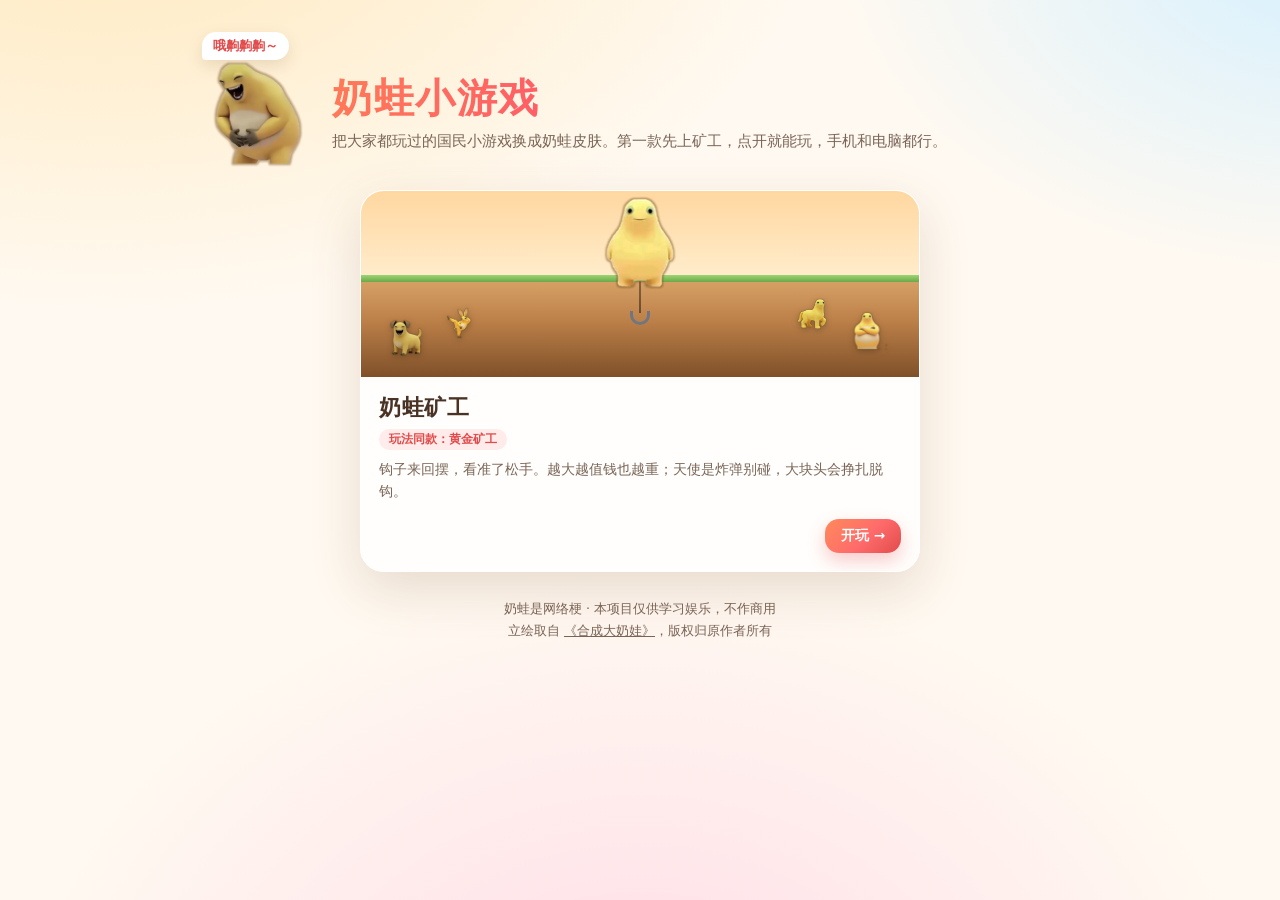
==== index.html @ ad4ef382 "feat: 奶蛙矿工 v1 —— 奶蛙套皮黄金矿工 纯原生 HTML/CSS/JS，零依赖、零构建，双击 index.html 即可离线玩。  玩法与数值 - 摆动周期随关卡递增：3.6s → 2.4" ====
<!DOCTYPE html>
<html lang="zh-CN">
<head>
<meta charset="utf-8">
<meta name="viewport" content="width=device-width, initial-scale=1, viewport-fit=cover">
<title>奶蛙小游戏</title>
<meta name="description" content="大家都玩过的国民小游戏，全部换成奶蛙皮肤。第一款：奶蛙矿工。">
<meta name="theme-color" content="#fff9f1">
<meta property="og:type" content="website">
<meta property="og:title" content="奶蛙小游戏">
<meta property="og:description" content="大家都玩过的国民小游戏，全部换成奶蛙皮肤。点开就能玩，手机和电脑都行。">
<link rel="icon" href="favicon.ico">
<style>
  :root {
    --ink: #4a3325;
    --ink-soft: #7a6556;
    --brand: #ff6b6b;
    --brand-dark: #e14b4b;
    --card: rgba(255, 255, 255, .76);
    --shadow: 0 18px 50px rgba(126, 84, 44, .18);
    --ease-out: cubic-bezier(.22, 1, .36, 1);
  }
  * { box-sizing: border-box; }
  html, body { margin: 0; }
  body {
    min-height: 100vh;
    color: var(--ink);
    font-family: "PingFang SC", "Hiragino Sans GB", "Microsoft YaHei", system-ui, -apple-system, "Segoe UI", Roboto, sans-serif;
    background:
      radial-gradient(1200px 700px at 8% -12%, #ffe9bd 0%, transparent 60%),
      radial-gradient(900px 600px at 104% -6%, #d5f0ff 0%, transparent 55%),
      radial-gradient(1000px 780px at 50% 118%, #ffdbe6 0%, transparent 62%),
      #fff9f1;
    background-attachment: fixed;
    padding: max(20px, env(safe-area-inset-top)) 16px max(24px, env(safe-area-inset-bottom));
    -webkit-text-size-adjust: 100%;
  }
  .wrap { max-width: 880px; margin: 0 auto; }

  /* ---------- 头部 ---------- */
  .hero { display: flex; align-items: center; gap: 20px; padding: 40px 4px 22px; }
  .hero-mascot { position: relative; flex: 0 0 auto; width: 108px; height: 108px; }
  .hero-mascot img {
    width: 100%; height: 100%; object-fit: contain;
    transform-origin: 50% 85%; animation: giggle .9s ease-in-out infinite;
  }
  .bubble {
    position: absolute; left: -2px; top: -28px; white-space: nowrap;
    padding: 5px 11px; border-radius: 14px 14px 14px 4px;
    background: #fff; color: var(--brand-dark); font-size: 13px; font-weight: 700;
    box-shadow: 0 6px 16px rgba(126, 84, 44, .16);
  }
  h1 {
    margin: 0; font-size: clamp(28px, 6vw, 40px); letter-spacing: .04em; line-height: 1.15;
    background: linear-gradient(100deg, #ff7a59, #ff4d6d 55%, #b13bff);
    -webkit-background-clip: text; background-clip: text; color: transparent;
  }
  .hero p { margin: 8px 0 0; font-size: 15px; line-height: 1.6; color: var(--ink-soft); }

  /* ---------- 卡片 ---------- */
  .grid { display: grid; grid-template-columns: 1fr; gap: 18px; }
  @media (min-width: 640px) { .grid { grid-template-columns: repeat(2, 1fr); } }
  /* 当前只上架一款：单卡居中，别让它在大屏上缩成半列 */
  .grid.solo { max-width: 560px; margin: 0 auto; }
  @media (min-width: 640px) { .grid.solo { grid-template-columns: 1fr; } }
  .card {
    display: flex; flex-direction: column; overflow: hidden; text-decoration: none; color: inherit;
    border-radius: 24px; border: 1px solid rgba(255, 255, 255, .8);
    background: var(--card); -webkit-backdrop-filter: blur(16px); backdrop-filter: blur(16px);
    box-shadow: var(--shadow);
    transition: transform .35s var(--ease-out), box-shadow .35s var(--ease-out);
  }
  a.card:hover { transform: translateY(-5px); box-shadow: 0 26px 60px rgba(126, 84, 44, .26); }
  a.card:active { transform: translateY(0) scale(.985); transition-duration: .1s; }
  a.card:focus-visible { outline: 3px solid var(--brand); outline-offset: 3px; }
  .card.soon { opacity: .74; }

  .art { position: relative; height: 186px; overflow: hidden; }
  .meta { display: flex; flex-direction: column; gap: 6px; padding: 16px 18px 18px; flex: 1; }
  .meta h2 { margin: 0; font-size: 22px; letter-spacing: .03em; }
  .orig {
    align-self: flex-start; margin: 0; padding: 2px 10px; border-radius: 99px;
    font-size: 12px; font-weight: 600; color: var(--brand-dark); background: rgba(255, 107, 107, .12);
  }
  .meta p.desc { margin: 2px 0 0; font-size: 14px; line-height: 1.6; color: var(--ink-soft); }
  .go {
    align-self: flex-end; margin-top: 10px; padding: 8px 16px; border-radius: 14px;
    font-size: 13.5px; font-weight: 700; color: #fff;
    background: linear-gradient(135deg, #ff8a5b, var(--brand) 55%, var(--brand-dark));
    box-shadow: 0 8px 18px rgba(225, 75, 75, .28);
  }
  .soon-tag {
    align-self: flex-end; margin-top: 10px; padding: 8px 16px; border-radius: 14px;
    font-size: 13px; font-weight: 700; color: var(--ink-soft); background: rgba(126, 84, 44, .1);
  }

  /* ---------- 矿工卡片的小场景 ---------- */
  .art-miner { background: linear-gradient(#ffd7a0 0%, #ffeccb 46%, #fff8ec 46%); }
  .art-miner .dirt {
    position: absolute; left: 0; right: 0; bottom: 0; height: 54%;
    background: linear-gradient(#d9a468, #bb7f48 45%, #7f5029);
  }
  .art-miner .grass {
    position: absolute; left: 0; right: 0; bottom: calc(54% - 5px); height: 7px;
    background: linear-gradient(#9ed471, #69a94a);
  }
  .art-miner .rope {
    position: absolute; left: 50%; top: 44%;
    width: 2.5px; height: 40px; margin-left: -1.25px;
    background: linear-gradient(#8d6a45, #6b4a2f);
    transform-origin: 50% 0; animation: sway 2.6s ease-in-out infinite;
  }
  .art-miner .hook {
    position: absolute; left: 50%; top: calc(44% + 38px); width: 20px; height: 14px;
    margin-left: -10px; border: 3.5px solid #6f7681; border-top: 0;
    border-radius: 0 0 12px 12px;
    animation: sway 2.6s ease-in-out infinite;
  }
  .art-miner .miner {
    position: absolute; left: 50%; bottom: 46%; width: 96px; margin-left: -48px;
    transform-origin: 50% 92%; animation: bob 2.1s ease-in-out infinite;
  }
  /* 封面里的小物件：不垫彩色方块，只留本体。
     土层是深棕，立绘偏浅色，加一层贴合轮廓的投影就够看清了。 */
  .art-miner .booty {
    position: absolute; display: grid; place-items: center;
  }
  .art-miner .booty img {
    width: 82%; height: 82%; object-fit: contain;
    filter: drop-shadow(0 2px 3px rgba(60, 42, 26, .38));
  }
  .art-miner .b1 { left: 22px; bottom: 16px; width: 46px; height: 46px; }
  .art-miner .b2 { left: 78px; bottom: 34px; width: 40px; height: 40px; }
  .art-miner .b3 { right: 26px; bottom: 20px; width: 52px; height: 52px; }
  .art-miner .b4 { right: 88px; bottom: 44px; width: 38px; height: 38px; }

  /* ---------- 待开发卡片的小场景 ---------- */
  .art-future { background: linear-gradient(160deg, #e8dcff, #d5f0ff); }
  .art-future .ghost {
    position: absolute; left: 50%; top: 50%; width: 92px; margin: -46px 0 0 -46px;
    opacity: .3; filter: saturate(.5);
    animation: bob 2.6s ease-in-out infinite;
  }
  .art-future .dash {
    position: absolute; inset: 24px; border: 2.5px dashed rgba(122, 101, 86, .34);
    border-radius: 18px;
  }

  /* ---------- 底部 ---------- */
  footer { margin-top: 26px; text-align: center; font-size: 12.5px; line-height: 1.8; color: var(--ink-soft); }
  footer a { color: inherit; }

  @keyframes giggle { 0%, 100% { transform: rotate(-4deg) scale(1); } 50% { transform: rotate(4deg) scale(1.04, .97); } }
  @keyframes bob { 0%, 100% { transform: translateY(0); } 50% { transform: translateY(-5px); } }
  @keyframes sway { 0%, 100% { transform: rotate(-16deg); } 50% { transform: rotate(16deg); } }
  @keyframes breathe { 0%, 100% { transform: scale(1); } 50% { transform: scale(1.04); } }

  @media (max-width: 520px) {
    .hero { gap: 14px; }
    .hero-mascot { width: 86px; height: 86px; }
    .bubble { font-size: 12px; top: -26px; }
  }
  @media (prefers-reduced-motion: reduce) {
    *, *::before, *::after { animation: none !important; transition: none !important; }
  }
</style>
</head>
<body>
<div class="wrap">

  <header class="hero">
    <div class="hero-mascot" aria-hidden="true">
      <img src="assets/nai/nai10-laugh.webp" alt="">
      <span class="bubble">哦齁齁齁～</span>
    </div>
    <div>
      <h1>奶蛙小游戏</h1>
      <p>把大家都玩过的国民小游戏换成奶蛙皮肤。第一款先上矿工，点开就能玩，手机和电脑都行。</p>
    </div>
  </header>

  <main class="grid solo">

    <a class="card" href="miner/index.html">
      <div class="art art-miner" aria-hidden="true">
        <div class="dirt"></div>
        <div class="grass"></div>
        <div class="booty b1"><img src="assets/nai/nai05-dog.webp" alt=""></div>
        <div class="booty b2"><img src="assets/nai/nai07-rabbit.webp" alt=""></div>
        <div class="booty b3"><img src="assets/nai/nai08-sumo.webp" alt=""></div>
        <div class="booty b4"><img src="assets/nai/nai06-horse.webp" alt=""></div>
        <div class="rope"></div>
        <div class="hook"></div>
        <img class="miner" src="assets/nai/nai02-stand.webp" alt="">
      </div>
      <div class="meta">
        <h2>奶蛙矿工</h2>
        <p class="orig">玩法同款：黄金矿工</p>
        <p class="desc">钩子来回摆，看准了松手。越大越值钱也越重；天使是炸弹别碰，大块头会挣扎脱钩。</p>
        <span class="go">开玩 →</span>
      </div>
    </a>

  </main>

  <footer>
    奶蛙是网络梗 · 本项目仅供学习娱乐，不作商用<br>
    立绘取自 <a href="https://yhsome.github.io/BigNaiWa/" target="_blank" rel="noopener">《合成大奶娃》</a>，版权归原作者所有
  </footer>
</div>
</body>
</html>
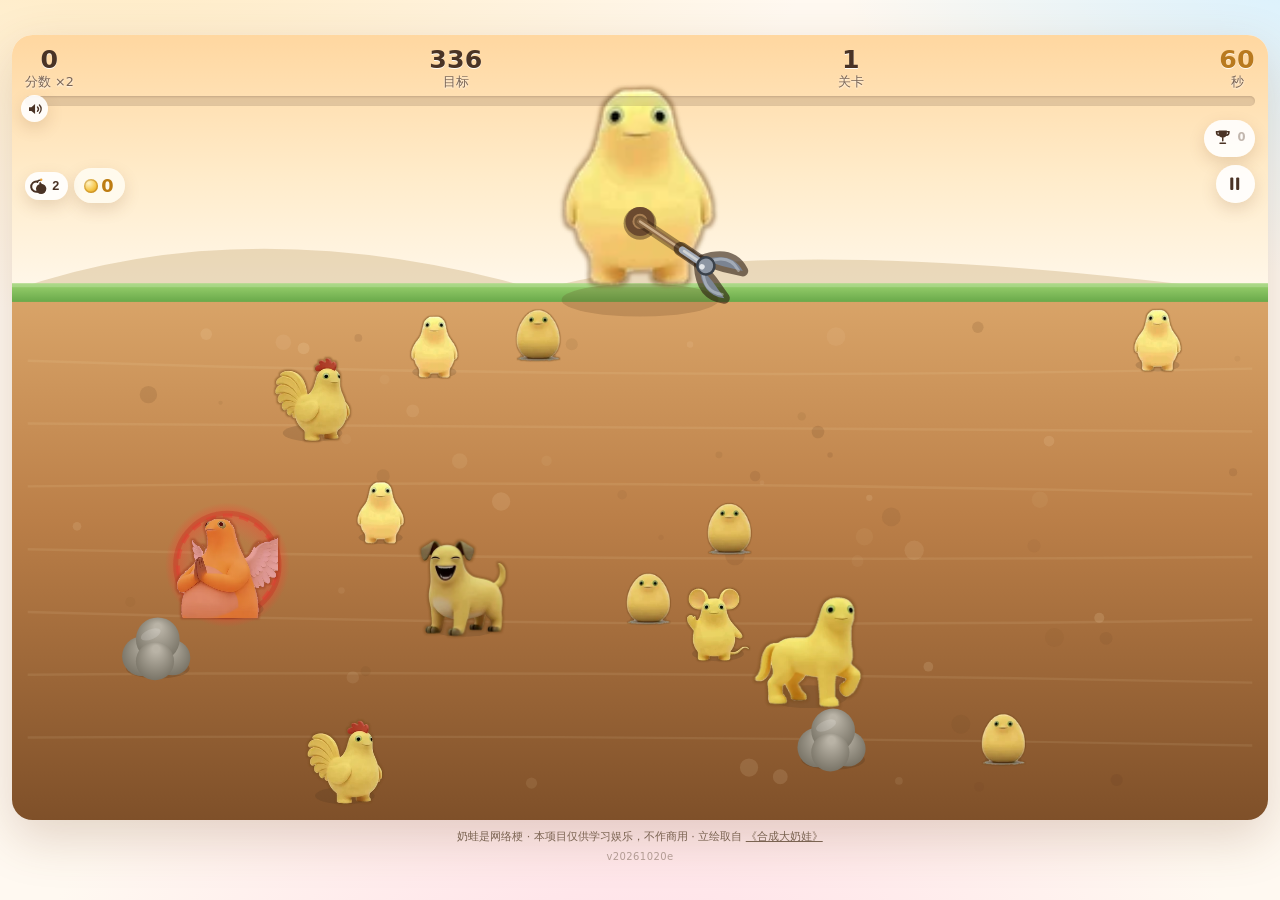
==== commit c0671aaf: "feat: 经济系统改版（奶蛙币平行账）+ 护符连击判定 + 根页直进游戏 - 新增与分数平行的奶蛙币：消费只扣币、分数不变、换局清零；5分=1币 - 石头图鉴改可累加(+25/本，封顶5本)，力量药" ====
--- a/index.html
+++ b/index.html
@@ -3,210 +3,24 @@
 <head>
 <meta charset="utf-8">
 <meta name="viewport" content="width=device-width, initial-scale=1, viewport-fit=cover">
-<title>奶蛙小游戏</title>
-<meta name="description" content="大家都玩过的国民小游戏，全部换成奶蛙皮肤。第一款：奶蛙矿工。">
+<title>奶蛙矿工</title>
+<meta name="description" content="钩子来回摆动，松手放钩。手机与电脑均可直接开玩。">
 <meta name="theme-color" content="#fff9f1">
-<meta property="og:type" content="website">
-<meta property="og:title" content="奶蛙小游戏">
-<meta property="og:description" content="大家都玩过的国民小游戏，全部换成奶蛙皮肤。点开就能玩，手机和电脑都行。">
 <link rel="icon" href="favicon.ico">
+<meta http-equiv="refresh" content="0; url=miner/">
+<script>location.replace('miner/' + location.search + location.hash);</script>
 <style>
-  :root {
-    --ink: #4a3325;
-    --ink-soft: #7a6556;
-    --brand: #ff6b6b;
-    --brand-dark: #e14b4b;
-    --card: rgba(255, 255, 255, .76);
-    --shadow: 0 18px 50px rgba(126, 84, 44, .18);
-    --ease-out: cubic-bezier(.22, 1, .36, 1);
+  html { height: 100%; }
+  body {
+    margin: 0; min-height: 100%;
+    display: grid; place-items: center;
+    background: #fff9f1; color: #7a6556;
+    font: 14px/1.6 "PingFang SC", "Hiragino Sans GB", "Microsoft YaHei", system-ui, sans-serif;
   }
-  * { box-sizing: border-box; }
-  html, body { margin: 0; }
-  body {
-    min-height: 100vh;
-    color: var(--ink);
-    font-family: "PingFang SC", "Hiragino Sans GB", "Microsoft YaHei", system-ui, -apple-system, "Segoe UI", Roboto, sans-serif;
-    background:
-      radial-gradient(1200px 700px at 8% -12%, #ffe9bd 0%, transparent 60%),
-      radial-gradient(900px 600px at 104% -6%, #d5f0ff 0%, transparent 55%),
-      radial-gradient(1000px 780px at 50% 118%, #ffdbe6 0%, transparent 62%),
-      #fff9f1;
-    background-attachment: fixed;
-    padding: max(20px, env(safe-area-inset-top)) 16px max(24px, env(safe-area-inset-bottom));
-    -webkit-text-size-adjust: 100%;
-  }
-  .wrap { max-width: 880px; margin: 0 auto; }
-
-  /* ---------- 头部 ---------- */
-  .hero { display: flex; align-items: center; gap: 20px; padding: 40px 4px 22px; }
-  .hero-mascot { position: relative; flex: 0 0 auto; width: 108px; height: 108px; }
-  .hero-mascot img {
-    width: 100%; height: 100%; object-fit: contain;
-    transform-origin: 50% 85%; animation: giggle .9s ease-in-out infinite;
-  }
-  .bubble {
-    position: absolute; left: -2px; top: -28px; white-space: nowrap;
-    padding: 5px 11px; border-radius: 14px 14px 14px 4px;
-    background: #fff; color: var(--brand-dark); font-size: 13px; font-weight: 700;
-    box-shadow: 0 6px 16px rgba(126, 84, 44, .16);
-  }
-  h1 {
-    margin: 0; font-size: clamp(28px, 6vw, 40px); letter-spacing: .04em; line-height: 1.15;
-    background: linear-gradient(100deg, #ff7a59, #ff4d6d 55%, #b13bff);
-    -webkit-background-clip: text; background-clip: text; color: transparent;
-  }
-  .hero p { margin: 8px 0 0; font-size: 15px; line-height: 1.6; color: var(--ink-soft); }
-
-  /* ---------- 卡片 ---------- */
-  .grid { display: grid; grid-template-columns: 1fr; gap: 18px; }
-  @media (min-width: 640px) { .grid { grid-template-columns: repeat(2, 1fr); } }
-  /* 当前只上架一款：单卡居中，别让它在大屏上缩成半列 */
-  .grid.solo { max-width: 560px; margin: 0 auto; }
-  @media (min-width: 640px) { .grid.solo { grid-template-columns: 1fr; } }
-  .card {
-    display: flex; flex-direction: column; overflow: hidden; text-decoration: none; color: inherit;
-    border-radius: 24px; border: 1px solid rgba(255, 255, 255, .8);
-    background: var(--card); -webkit-backdrop-filter: blur(16px); backdrop-filter: blur(16px);
-    box-shadow: var(--shadow);
-    transition: transform .35s var(--ease-out), box-shadow .35s var(--ease-out);
-  }
-  a.card:hover { transform: translateY(-5px); box-shadow: 0 26px 60px rgba(126, 84, 44, .26); }
-  a.card:active { transform: translateY(0) scale(.985); transition-duration: .1s; }
-  a.card:focus-visible { outline: 3px solid var(--brand); outline-offset: 3px; }
-  .card.soon { opacity: .74; }
-
-  .art { position: relative; height: 186px; overflow: hidden; }
-  .meta { display: flex; flex-direction: column; gap: 6px; padding: 16px 18px 18px; flex: 1; }
-  .meta h2 { margin: 0; font-size: 22px; letter-spacing: .03em; }
-  .orig {
-    align-self: flex-start; margin: 0; padding: 2px 10px; border-radius: 99px;
-    font-size: 12px; font-weight: 600; color: var(--brand-dark); background: rgba(255, 107, 107, .12);
-  }
-  .meta p.desc { margin: 2px 0 0; font-size: 14px; line-height: 1.6; color: var(--ink-soft); }
-  .go {
-    align-self: flex-end; margin-top: 10px; padding: 8px 16px; border-radius: 14px;
-    font-size: 13.5px; font-weight: 700; color: #fff;
-    background: linear-gradient(135deg, #ff8a5b, var(--brand) 55%, var(--brand-dark));
-    box-shadow: 0 8px 18px rgba(225, 75, 75, .28);
-  }
-  .soon-tag {
-    align-self: flex-end; margin-top: 10px; padding: 8px 16px; border-radius: 14px;
-    font-size: 13px; font-weight: 700; color: var(--ink-soft); background: rgba(126, 84, 44, .1);
-  }
-
-  /* ---------- 矿工卡片的小场景 ---------- */
-  .art-miner { background: linear-gradient(#ffd7a0 0%, #ffeccb 46%, #fff8ec 46%); }
-  .art-miner .dirt {
-    position: absolute; left: 0; right: 0; bottom: 0; height: 54%;
-    background: linear-gradient(#d9a468, #bb7f48 45%, #7f5029);
-  }
-  .art-miner .grass {
-    position: absolute; left: 0; right: 0; bottom: calc(54% - 5px); height: 7px;
-    background: linear-gradient(#9ed471, #69a94a);
-  }
-  .art-miner .rope {
-    position: absolute; left: 50%; top: 44%;
-    width: 2.5px; height: 40px; margin-left: -1.25px;
-    background: linear-gradient(#8d6a45, #6b4a2f);
-    transform-origin: 50% 0; animation: sway 2.6s ease-in-out infinite;
-  }
-  .art-miner .hook {
-    position: absolute; left: 50%; top: calc(44% + 38px); width: 20px; height: 14px;
-    margin-left: -10px; border: 3.5px solid #6f7681; border-top: 0;
-    border-radius: 0 0 12px 12px;
-    animation: sway 2.6s ease-in-out infinite;
-  }
-  .art-miner .miner {
-    position: absolute; left: 50%; bottom: 46%; width: 96px; margin-left: -48px;
-    transform-origin: 50% 92%; animation: bob 2.1s ease-in-out infinite;
-  }
-  /* 封面里的小物件：不垫彩色方块，只留本体。
-     土层是深棕，立绘偏浅色，加一层贴合轮廓的投影就够看清了。 */
-  .art-miner .booty {
-    position: absolute; display: grid; place-items: center;
-  }
-  .art-miner .booty img {
-    width: 82%; height: 82%; object-fit: contain;
-    filter: drop-shadow(0 2px 3px rgba(60, 42, 26, .38));
-  }
-  .art-miner .b1 { left: 22px; bottom: 16px; width: 46px; height: 46px; }
-  .art-miner .b2 { left: 78px; bottom: 34px; width: 40px; height: 40px; }
-  .art-miner .b3 { right: 26px; bottom: 20px; width: 52px; height: 52px; }
-  .art-miner .b4 { right: 88px; bottom: 44px; width: 38px; height: 38px; }
-
-  /* ---------- 待开发卡片的小场景 ---------- */
-  .art-future { background: linear-gradient(160deg, #e8dcff, #d5f0ff); }
-  .art-future .ghost {
-    position: absolute; left: 50%; top: 50%; width: 92px; margin: -46px 0 0 -46px;
-    opacity: .3; filter: saturate(.5);
-    animation: bob 2.6s ease-in-out infinite;
-  }
-  .art-future .dash {
-    position: absolute; inset: 24px; border: 2.5px dashed rgba(122, 101, 86, .34);
-    border-radius: 18px;
-  }
-
-  /* ---------- 底部 ---------- */
-  footer { margin-top: 26px; text-align: center; font-size: 12.5px; line-height: 1.8; color: var(--ink-soft); }
-  footer a { color: inherit; }
-
-  @keyframes giggle { 0%, 100% { transform: rotate(-4deg) scale(1); } 50% { transform: rotate(4deg) scale(1.04, .97); } }
-  @keyframes bob { 0%, 100% { transform: translateY(0); } 50% { transform: translateY(-5px); } }
-  @keyframes sway { 0%, 100% { transform: rotate(-16deg); } 50% { transform: rotate(16deg); } }
-  @keyframes breathe { 0%, 100% { transform: scale(1); } 50% { transform: scale(1.04); } }
-
-  @media (max-width: 520px) {
-    .hero { gap: 14px; }
-    .hero-mascot { width: 86px; height: 86px; }
-    .bubble { font-size: 12px; top: -26px; }
-  }
-  @media (prefers-reduced-motion: reduce) {
-    *, *::before, *::after { animation: none !important; transition: none !important; }
-  }
+  a { color: #e14b4b; }
 </style>
 </head>
 <body>
-<div class="wrap">
-
-  <header class="hero">
-    <div class="hero-mascot" aria-hidden="true">
-      <img src="assets/nai/nai10-laugh.webp" alt="">
-      <span class="bubble">哦齁齁齁～</span>
-    </div>
-    <div>
-      <h1>奶蛙小游戏</h1>
-      <p>把大家都玩过的国民小游戏换成奶蛙皮肤。第一款先上矿工，点开就能玩，手机和电脑都行。</p>
-    </div>
-  </header>
-
-  <main class="grid solo">
-
-    <a class="card" href="miner/index.html">
-      <div class="art art-miner" aria-hidden="true">
-        <div class="dirt"></div>
-        <div class="grass"></div>
-        <div class="booty b1"><img src="assets/nai/nai05-dog.webp" alt=""></div>
-        <div class="booty b2"><img src="assets/nai/nai07-rabbit.webp" alt=""></div>
-        <div class="booty b3"><img src="assets/nai/nai08-sumo.webp" alt=""></div>
-        <div class="booty b4"><img src="assets/nai/nai06-horse.webp" alt=""></div>
-        <div class="rope"></div>
-        <div class="hook"></div>
-        <img class="miner" src="assets/nai/nai02-stand.webp" alt="">
-      </div>
-      <div class="meta">
-        <h2>奶蛙矿工</h2>
-        <p class="orig">玩法同款：黄金矿工</p>
-        <p class="desc">钩子来回摆，看准了松手。越大越值钱也越重；天使是炸弹别碰，大块头会挣扎脱钩。</p>
-        <span class="go">开玩 →</span>
-      </div>
-    </a>
-
-  </main>
-
-  <footer>
-    奶蛙是网络梗 · 本项目仅供学习娱乐，不作商用<br>
-    立绘取自 <a href="https://yhsome.github.io/BigNaiWa/" target="_blank" rel="noopener">《合成大奶娃》</a>，版权归原作者所有
-  </footer>
-</div>
+<p><a href="miner/">奶蛙矿工</a></p>
 </body>
 </html>
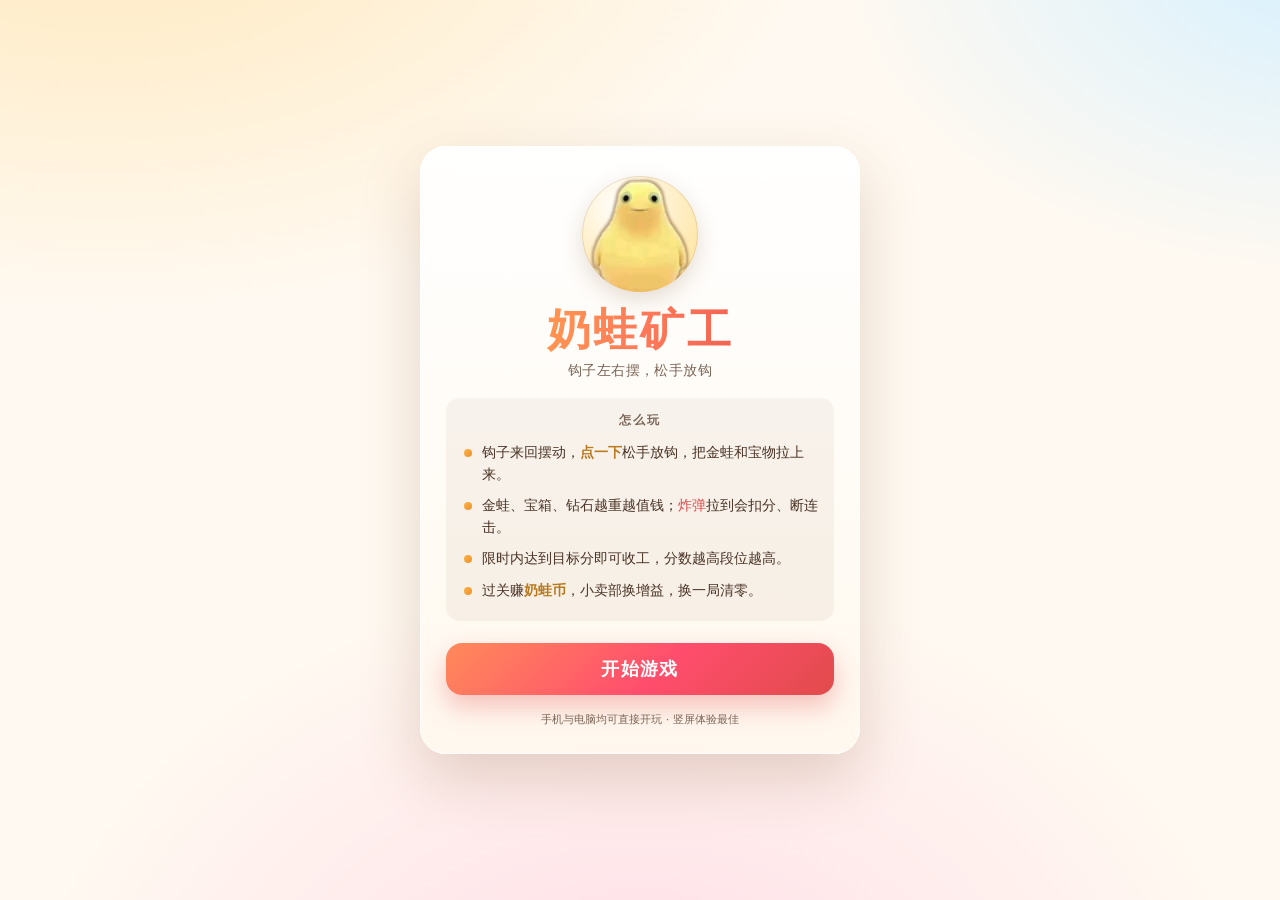
==== commit 7fdc75c2: "feat: 进站落地界面（奶蛙矿工大标题 + 玩法简介 + 开始游戏） - 根 index.html 由纯跳转卡改为正式进站页 - 大标题「奶蛙矿工」金橙红渐变 + 主角蛙 nai02-stand 圆" ====
--- a/index.html
+++ b/index.html
@@ -4,23 +4,138 @@
 <meta charset="utf-8">
 <meta name="viewport" content="width=device-width, initial-scale=1, viewport-fit=cover">
 <title>奶蛙矿工</title>
-<meta name="description" content="钩子来回摆动，松手放钩。手机与电脑均可直接开玩。">
+<meta name="description" content="钩子来回摆动，松手放钩，把金蛙宝物拉上来。手机与电脑均可直接开玩。">
 <meta name="theme-color" content="#fff9f1">
 <link rel="icon" href="favicon.ico">
-<meta http-equiv="refresh" content="0; url=miner/">
-<script>location.replace('miner/' + location.search + location.hash);</script>
 <style>
-  html { height: 100%; }
+  :root {
+    --ink: #4a3325; --ink-soft: #7a6556; --cream: #fff7ec;
+    --brand: #ff6b6b; --brand-dark: #e14b4b;
+    --gold: #e8a33d; --gold-dark: #b97a1f; --good: #35a06b;
+  }
+  * { box-sizing: border-box; }
+  html, body { margin: 0; min-height: 100%; }
   body {
-    margin: 0; min-height: 100%;
-    display: grid; place-items: center;
-    background: #fff9f1; color: #7a6556;
-    font: 14px/1.6 "PingFang SC", "Hiragino Sans GB", "Microsoft YaHei", system-ui, sans-serif;
+    font-family: "PingFang SC", "Hiragino Sans GB", "Microsoft YaHei", system-ui, -apple-system, "Segoe UI", Roboto, sans-serif;
+    color: var(--ink);
+    background:
+      radial-gradient(1200px 700px at 8% -12%, #ffe9bd 0%, transparent 60%),
+      radial-gradient(900px 600px at 104% -6%, #d5f0ff 0%, transparent 55%),
+      radial-gradient(1000px 780px at 50% 118%, #ffdbe6 0%, transparent 62%),
+      #fff9f1;
+    background-attachment: fixed;
+    -webkit-text-size-adjust: 100%;
   }
-  a { color: #e14b4b; }
+  .wrap {
+    min-height: 100dvh; display: grid; place-items: center;
+    padding: max(20px, env(safe-area-inset-top)) 16px max(20px, env(safe-area-inset-bottom));
+  }
+  .card {
+    width: 100%; max-width: 440px; text-align: center;
+    padding: 30px 26px 26px;
+    border-radius: 26px;
+    background: linear-gradient(180deg, rgba(255,255,255,.97), rgba(255,248,238,.97));
+    box-shadow: 0 24px 60px rgba(126, 84, 44, .22), 0 0 0 1px rgba(255,255,255,.8) inset;
+    animation: cardIn .4s cubic-bezier(.22, 1, .36, 1);
+  }
+  @keyframes cardIn { from { opacity: 0; transform: translateY(16px) scale(.97); } to { opacity: 1; transform: none; } }
+
+  /* 主角蛙 */
+  .hero {
+    width: 116px; height: 116px; margin: 0 auto 14px;
+    border-radius: 50%;
+    background: radial-gradient(circle at 34% 26%, #fff 0%, #ffe6a8 76%);
+    box-shadow: 0 0 0 1px rgba(126,84,44,.16) inset, 0 8px 22px rgba(126,84,44,.2);
+    overflow: hidden; display: grid; place-items: center;
+  }
+  .hero img { width: 116%; height: 116%; object-fit: contain; }
+
+  /* 大标题 */
+  .title {
+    margin: 0; font-size: 44px; font-weight: 800; letter-spacing: .06em; line-height: 1.1;
+    background: linear-gradient(100deg, #ffb347, #ff7a59 50%, #e14b4b);
+    -webkit-background-clip: text; background-clip: text; color: transparent;
+  }
+  .subtitle {
+    margin: 8px 0 0; font-size: 14px; letter-spacing: .03em; color: var(--ink-soft);
+  }
+
+  /* 简介 */
+  .intro {
+    margin: 18px 0 0; padding: 14px 16px;
+    border-radius: 14px; background: rgba(126,84,44,.06);
+    text-align: left;
+  }
+  .intro h2 {
+    margin: 0 0 8px; font-size: 12px; font-weight: 800; letter-spacing: .16em;
+    color: var(--ink-soft); text-align: center;
+  }
+  .intro ul { list-style: none; margin: 0; padding: 0; }
+  .intro li {
+    position: relative; padding: 5px 0 5px 20px;
+    font-size: 13.5px; line-height: 1.6; color: var(--ink);
+  }
+  .intro li::before {
+    content: ''; position: absolute; left: 2px; top: 12px;
+    width: 8px; height: 8px; border-radius: 50%;
+    background: linear-gradient(135deg, #ffb347, #e8912a);
+  }
+  .intro li b { color: var(--gold-dark); font-weight: 700; }
+  .intro li .bad { color: var(--brand-dark); }
+
+  /* 进入按钮 */
+  .enter {
+    display: block; width: 100%; margin-top: 22px;
+    font: inherit; font-size: 18px; font-weight: 800; letter-spacing: .08em;
+    padding: 14px 18px; border: 0; border-radius: 16px; cursor: pointer;
+    text-decoration: none; color: #fff;
+    background: linear-gradient(135deg, #ff8a5b, #ff4d6d 55%, #e14b4b);
+    box-shadow: 0 12px 26px rgba(225, 75, 75, .32);
+    transition: transform .18s cubic-bezier(.22, 1, .36, 1), box-shadow .18s;
+  }
+  .enter:hover { box-shadow: 0 16px 32px rgba(225, 75, 75, .4); }
+  .enter:active { transform: scale(.98); }
+  .enter:focus-visible { outline: 3px solid var(--brand); outline-offset: 3px; }
+  .enter.big { animation: breathe 2.4s ease-in-out infinite; }
+  @keyframes breathe { 0%, 100% { transform: scale(1); } 50% { transform: scale(1.035); } }
+
+  .foot {
+    margin: 16px 0 0; font-size: 11px; line-height: 1.6; color: var(--ink-soft);
+  }
+  .foot a { color: inherit; }
+
+  @media (max-width: 360px) {
+    .title { font-size: 38px; }
+    .card { padding: 26px 20px 22px; }
+  }
+  @media (prefers-reduced-motion: reduce) {
+    .card, .enter.big { animation: none !important; }
+  }
 </style>
 </head>
 <body>
-<p><a href="miner/">奶蛙矿工</a></p>
+  <div class="wrap">
+    <main class="card">
+      <div class="hero">
+        <img src="assets/nai/nai02-stand.webp" alt="奶蛙矿工">
+      </div>
+      <h1 class="title">奶蛙矿工</h1>
+      <p class="subtitle">钩子左右摆，松手放钩</p>
+
+      <section class="intro">
+        <h2>怎么玩</h2>
+        <ul>
+          <li>钩子来回摆动，<b>点一下</b>松手放钩，把金蛙和宝物拉上来。</li>
+          <li>金蛙、宝箱、钻石越重越值钱；<span class="bad">炸弹</span>拉到会扣分、断连击。</li>
+          <li>限时内达到目标分即可收工，分数越高段位越高。</li>
+          <li>过关赚<b>奶蛙币</b>，小卖部换增益，换一局清零。</li>
+        </ul>
+      </section>
+
+      <a class="enter big" href="miner/">开始游戏</a>
+
+      <p class="foot">手机与电脑均可直接开玩 · 竖屏体验最佳</p>
+    </main>
+  </div>
 </body>
 </html>
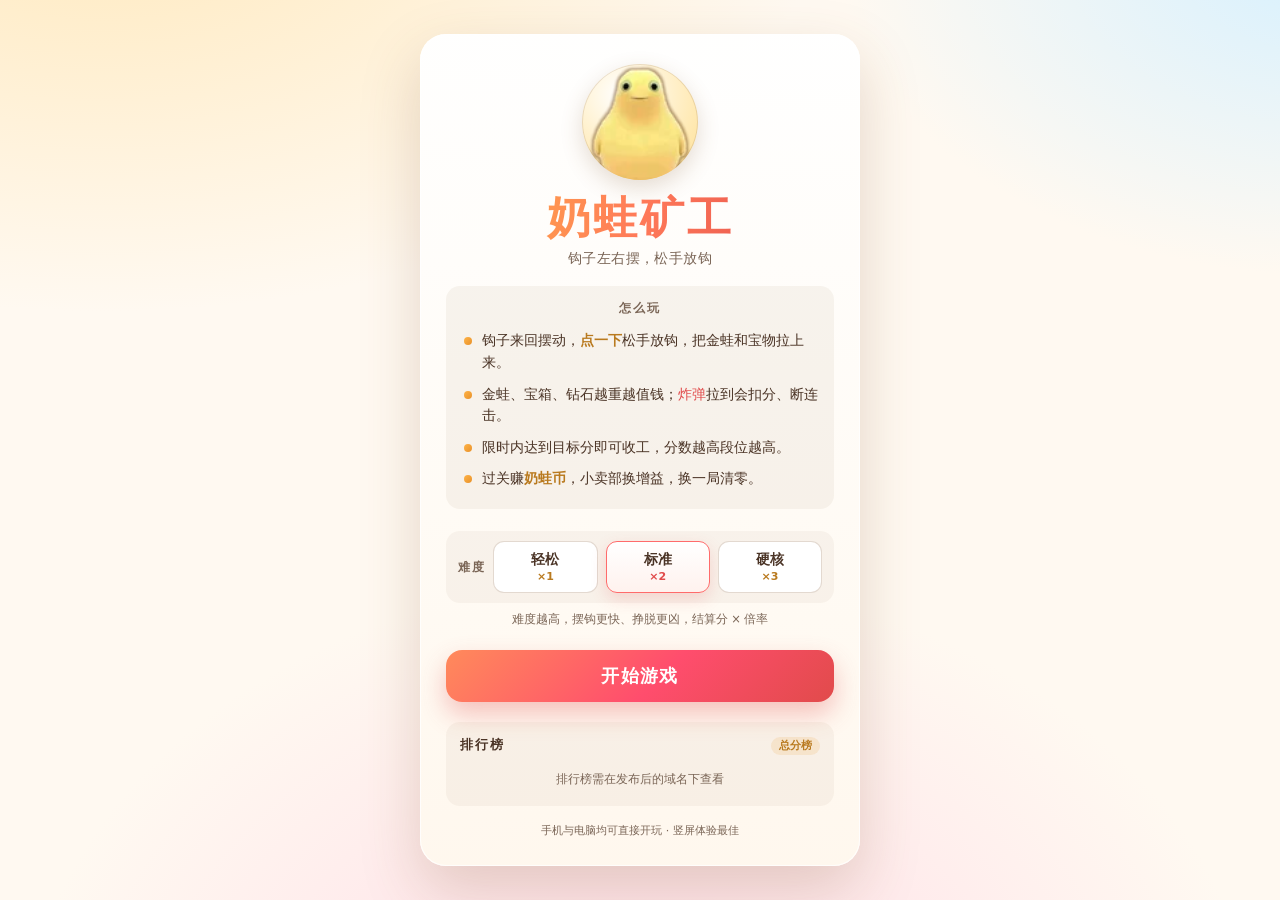
==== commit abd75d7c: "feat: 落地页加难度三选+只读排行榜；难度加调(摆速/挣脱爬升)并修复挣脱复利 - 根 landing：难度三选(轻松/标准/硬核 ×1/×2/×3)，开始按钮带 ?preset= 进入游戏 - " ====
--- a/index.html
+++ b/index.html
@@ -111,6 +111,71 @@
   @media (prefers-reduced-motion: reduce) {
     .card, .enter.big { animation: none !important; }
   }
+
+  /* 难度选择 */
+  .pick {
+    display: flex; align-items: stretch; gap: 8px;
+    margin-top: 22px; padding: 10px 12px;
+    border-radius: 14px; background: rgba(126,84,44,.05);
+  }
+  .pick-label {
+    align-self: center; font-size: 12px; font-weight: 800; letter-spacing: .14em;
+    color: var(--ink-soft);
+  }
+  .pick button {
+    flex: 1; font: inherit; font-size: 14px; font-weight: 700;
+    padding: 9px 4px; border: 1.5px solid rgba(126,84,44,.22); border-radius: 11px;
+    background: #fff; color: var(--ink); cursor: pointer;
+    display: flex; flex-direction: column; align-items: center; gap: 1px;
+    transition: transform .14s, border-color .14s, box-shadow .14s, background .14s;
+  }
+  .pick button b { font-size: 11px; font-weight: 800; color: var(--gold-dark); }
+  .pick button.on {
+    border-color: var(--brand); background: linear-gradient(180deg,#fff,#fff2ee);
+    box-shadow: 0 6px 16px rgba(225,75,75,.18);
+  }
+  .pick button.on b { color: var(--brand-dark); }
+  .pick button:active { transform: scale(.97); }
+  .pick-note {
+    margin: 8px 0 0; font-size: 11.5px; color: var(--ink-soft); line-height: 1.5;
+  }
+
+  /* 排行榜 */
+  .board {
+    margin-top: 20px; padding: 14px 14px 8px;
+    border-radius: 14px; background: rgba(126,84,44,.05); text-align: left;
+  }
+  .board-head {
+    display: flex; align-items: baseline; justify-content: space-between; margin-bottom: 6px;
+  }
+  .board-head h2 {
+    margin: 0; font-size: 13px; font-weight: 800; letter-spacing: .14em; color: var(--ink);
+  }
+  .board-tag {
+    font-size: 10.5px; font-weight: 700; color: var(--gold-dark);
+    background: rgba(232,163,61,.16); padding: 2px 8px; border-radius: 999px;
+  }
+  .board-list { list-style: none; margin: 0; padding: 0; }
+  .board-row, .board-tip {
+    display: flex; align-items: center; gap: 8px;
+    font-size: 13px; padding: 6px 2px; border-bottom: 1px dashed rgba(126,84,44,.14);
+  }
+  .board-list li:last-child { border-bottom: 0; }
+  .board-tip { color: var(--ink-soft); justify-content: center; font-size: 12px; padding: 10px 2px; }
+  .board-row .rk { width: 20px; text-align: center; font-weight: 800; color: var(--ink-soft); flex: 0 0 auto; }
+  .board-row .rk-1, .board-row .rk-2, .board-row .rk-3 { color: var(--gold-dark); }
+  .board-row .nm {
+    flex: 1 1 auto; overflow: hidden; text-overflow: ellipsis; white-space: nowrap; font-weight: 600;
+  }
+  .board-row .sc { font-weight: 800; color: var(--brand-dark); flex: 0 0 auto; }
+  .board-row .pr {
+    flex: 0 0 auto; font-size: 10.5px; color: var(--ink-soft);
+    background: rgba(126,84,44,.08); padding: 1px 6px; border-radius: 999px;
+  }
+
+  @media (max-width: 360px) {
+    .pick-label { display: none; }
+  }
 </style>
 </head>
 <body>
@@ -132,10 +197,92 @@
         </ul>
       </section>
 
-      <a class="enter big" href="miner/">开始游戏</a>
+      <section class="pick" id="pick" role="group" aria-label="选择难度">
+        <span class="pick-label">难度</span>
+        <button type="button" data-preset="relaxed">轻松<b>×1</b></button>
+        <button type="button" data-preset="standard" class="on">标准<b>×2</b></button>
+        <button type="button" data-preset="hard">硬核<b>×3</b></button>
+      </section>
+      <p class="pick-note">难度越高，摆钩更快、挣脱更凶，结算分 × 倍率</p>
+
+      <a class="enter big" id="startBtn" href="miner/?preset=standard">开始游戏</a>
+
+      <section class="board" id="board">
+        <div class="board-head">
+          <h2>排行榜</h2>
+          <span class="board-tag" id="boardTag">总分榜</span>
+        </div>
+        <ol class="board-list" id="boardList">
+          <li class="board-tip">榜单加载中…</li>
+        </ol>
+      </section>
 
       <p class="foot">手机与电脑均可直接开玩 · 竖屏体验最佳</p>
     </main>
   </div>
+
+  <script src="miner/cloud.js"></script>
+  <script>
+  (function () {
+    var pick = document.getElementById('pick');
+    var startBtn = document.getElementById('startBtn');
+    var boardList = document.getElementById('boardList');
+    var PRESET = {
+      relaxed:  { label: '轻松', factor: 1 },
+      standard: { label: '标准', factor: 2 },
+      hard:     { label: '硬核', factor: 3 }
+    };
+
+    function fmt(n) { return String(Math.floor(n || 0)).replace(/\B(?=(\d{3})+(?!\d))/g, ','); }
+    function esc(s) {
+      return String(s == null ? '' : s).replace(/[&<>"']/g, function (c) {
+        return { '&': '&amp;', '<': '&lt;', '>': '&gt;', '"': '&quot;', "'": '&#39;' }[c];
+      });
+    }
+
+    /* 选难度 → 同时点亮按钮、改写进入按钮的 ?preset= */
+    function selectPreset(p) {
+      Array.prototype.forEach.call(pick.querySelectorAll('button[data-preset]'), function (b) {
+        b.classList.toggle('on', b.getAttribute('data-preset') === p);
+      });
+      startBtn.setAttribute('href', 'miner/?preset=' + p);
+    }
+    pick.addEventListener('click', function (ev) {
+      var b = ev.target.closest ? ev.target.closest('button[data-preset]') : null;
+      if (b) { selectPreset(b.getAttribute('data-preset')); }
+    });
+
+    /* 内嵌只读排行榜：只取云端总分榜前若干名，纯展示，不写库 */
+    function renderBoard(rows) {
+      if (!rows || !rows.length) {
+        boardList.innerHTML = '<li class="board-tip">还没有人上榜，快来抢第一！</li>';
+        return;
+      }
+      boardList.innerHTML = rows.map(function (r, i) {
+        var m = PRESET[r.preset] || PRESET.standard;
+        return '<li class="board-row">' +
+          '<span class="rk rk-' + (i + 1) + '">' + (i + 1) + '</span>' +
+          '<span class="nm">' + esc(r.name || '无名氏') + '</span>' +
+          '<span class="sc">' + fmt(r.score) + '</span>' +
+          '<span class="pr">' + m.label + '×' + m.factor + '</span>' +
+          '</li>';
+      }).join('');
+    }
+
+    function loadBoard() {
+      if (!window.MinerCloud || !MinerCloud.available()) {
+        boardList.innerHTML = '<li class="board-tip">排行榜需在发布后的域名下查看</li>';
+        return;
+      }
+      MinerCloud.load(10).then(function (res) {
+        renderBoard((res && res.rows && res.rows.score) || []);
+      }).catch(function () {
+        boardList.innerHTML = '<li class="board-tip">榜单暂时打不开，稍后再试</li>';
+      });
+    }
+
+    loadBoard();
+  })();
+  </script>
 </body>
 </html>
